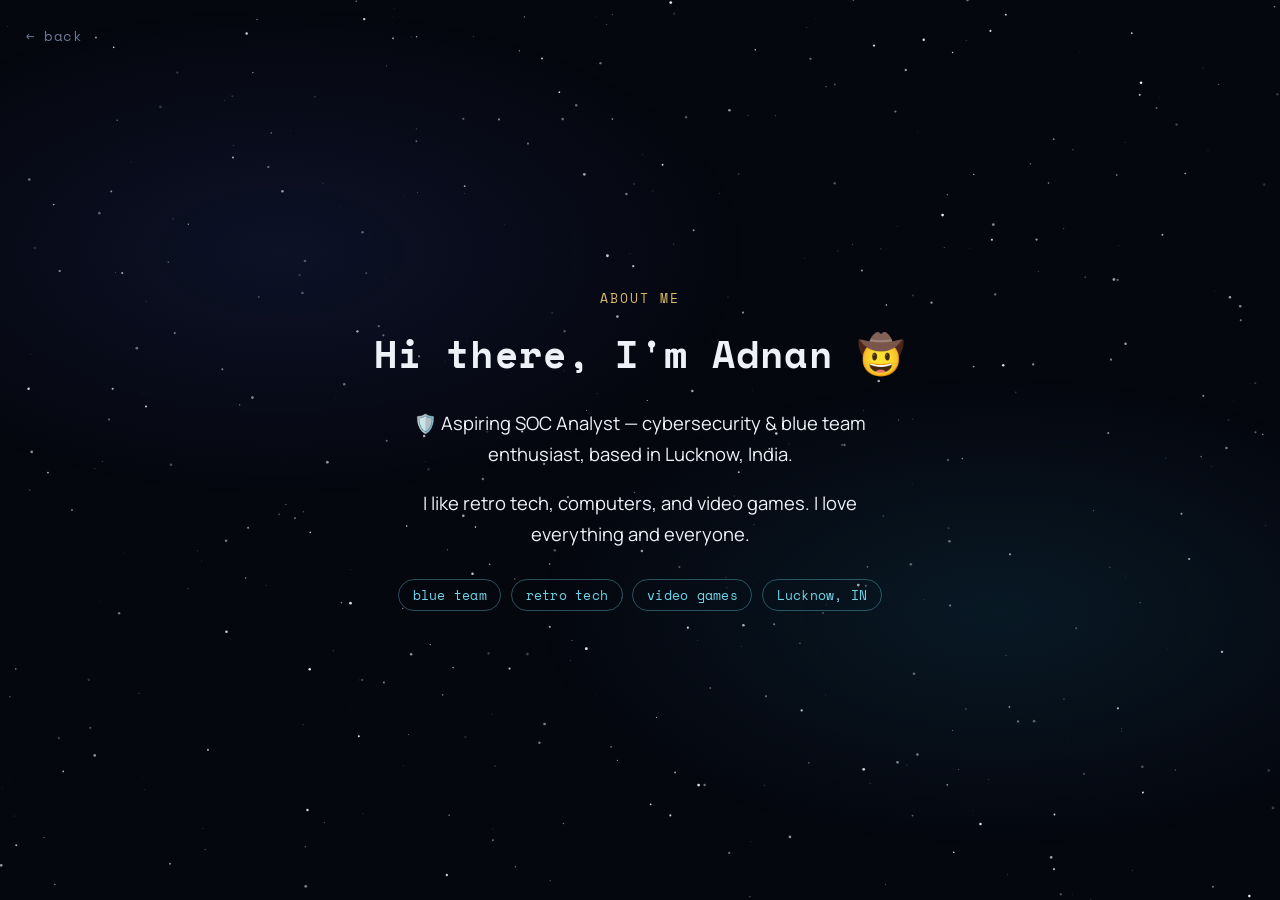
==== about.html @ a406e15e "Add files via upload" ====
<!DOCTYPE html>
<html lang="en">
<head>
<meta charset="UTF-8">
<meta name="viewport" content="width=device-width, initial-scale=1.0">
<title>About — Adnan Khan</title>
<link rel="preconnect" href="https://fonts.googleapis.com">
<link href="https://fonts.googleapis.com/css2?family=Space+Mono:wght@400;700&family=Manrope:wght@400;500;600&display=swap" rel="stylesheet">
<link rel="stylesheet" href="style.css">
</head>
<body>

<canvas id="stars"></canvas>
<div class="nebula"></div>

<a class="back-link" href="index.html">&larr; back</a>

<main class="subpage">
  <div class="eyebrow">about me</div>
  <h1>Hi there, I'm Adnan 🤠</h1>

  <p class="lede">🛡️ Aspiring SOC Analyst — cybersecurity &amp; blue team enthusiast, based in Lucknow, India.</p>
  <p class="lede">I like retro tech, computers, and video games. I love everything and everyone.</p>

  <div class="tag-row">
    <span class="tag">blue team</span>
    <span class="tag">retro tech</span>
    <span class="tag">video games</span>
    <span class="tag">Lucknow, IN</span>
  </div>
</main>

<script src="stars.js"></script>
</body>
</html>
---- style.css ----
:root{
  --void: #05070f;
  --cyan: #6fd6e8;
  --gold: #d9b869;
  --text: #eef1f8;
  --dim: #6c7793;
}

*{ box-sizing: border-box; }

html, body{
  margin: 0;
  padding: 0;
  min-height: 100%;
  background: var(--void);
  color: var(--text);
  font-family: 'Manrope', sans-serif;
}

body{ overflow-x: hidden; }
body.no-scroll{ overflow: hidden; height: 100%; }

canvas#stars{
  position: fixed;
  inset: 0;
  width: 100%;
  height: 100%;
  z-index: 0;
  display: block;
}

.nebula{
  position: fixed;
  inset: 0;
  z-index: 0;
  pointer-events: none;
  background:
    radial-gradient(ellipse 60% 45% at 22% 28%, rgba(19,27,58,0.55), transparent 60%),
    radial-gradient(ellipse 55% 40% at 78% 68%, rgba(12,43,58,0.5), transparent 65%);
}

a{ color: inherit; }

/* ---------- Home page ---------- */

main.home{
  position: relative;
  z-index: 2;
  height: 100dvh;
  display: flex;
  flex-direction: column;
  align-items: center;
  justify-content: center;
  gap: clamp(2.2rem, 6vh, 3.6rem);
  text-align: center;
  padding: 2rem;
}

.name{
  font-family: 'Space Mono', monospace;
  font-weight: 700;
  font-size: clamp(1.4rem, 4.4vw, 2.6rem);
  letter-spacing: 0.06em;
  color: var(--text);
  user-select: none;
}
.name .bracket{
  color: var(--gold);
  transition: transform .35s ease, text-shadow .35s ease;
  display: inline-block;
}
.name:hover .bracket{
  text-shadow: 0 0 14px rgba(217,184,105,0.55);
}
.name:hover .bracket.left{ transform: translateX(-4px); }
.name:hover .bracket.right{ transform: translateX(4px); }

.pfp-wrap{
  position: relative;
  width: clamp(150px, 24vw, 220px);
  height: clamp(150px, 24vw, 220px);
}

.pfp-glow{
  position: absolute;
  inset: -18%;
  border-radius: 50%;
  background: radial-gradient(circle, rgba(111,214,232,0.35), rgba(111,214,232,0) 70%);
  animation: pulse 4.5s ease-in-out infinite;
}

@keyframes pulse{
  0%, 100% { transform: scale(1); opacity: 0.85; }
  50% { transform: scale(1.08); opacity: 1; }
}

.pfp{
  position: relative;
  width: 100%;
  height: 100%;
  border-radius: 50%;
  overflow: hidden;
  border: 1px solid rgba(111,214,232,0.4);
  box-shadow: 0 0 0 6px rgba(5,7,15,0.9), 0 0 40px rgba(111,214,232,0.25);
}

.pfp img{
  width: 100%;
  height: 100%;
  object-fit: cover;
  display: block;
}

nav.main-nav{
  display: flex;
  align-items: center;
  gap: clamp(0.6rem, 2vw, 1.1rem);
  font-size: clamp(0.85rem, 1.6vw, 1rem);
  letter-spacing: 0.03em;
}

nav.main-nav a{
  text-decoration: none;
  position: relative;
  padding-bottom: 4px;
}

nav.main-nav a::after{
  content: '';
  position: absolute;
  left: 0;
  bottom: 0;
  width: 100%;
  height: 1px;
  background: var(--cyan);
  transform: scaleX(0);
  transform-origin: left;
  transition: transform .3s ease;
}

nav.main-nav a:hover{ color: var(--cyan); }
nav.main-nav a:hover::after{ transform: scaleX(1); }
nav.main-nav .div{ color: var(--dim); }

/* ---------- Sub pages (about / contact) ---------- */

main.subpage{
  position: relative;
  z-index: 2;
  min-height: 100dvh;
  display: flex;
  flex-direction: column;
  align-items: center;
  justify-content: center;
  padding: 3rem 1.5rem;
  text-align: center;
}

.back-link{
  position: fixed;
  top: 1.6rem;
  left: 1.6rem;
  z-index: 3;
  font-family: 'Space Mono', monospace;
  font-size: 0.85rem;
  text-decoration: none;
  color: var(--dim);
  letter-spacing: 0.03em;
  transition: color .25s ease;
}
.back-link:hover{ color: var(--cyan); }

.eyebrow{
  font-family: 'Space Mono', monospace;
  color: var(--gold);
  letter-spacing: 0.15em;
  font-size: 0.8rem;
  text-transform: uppercase;
  margin-bottom: 1.1rem;
}

.subpage h1{
  font-family: 'Space Mono', monospace;
  font-weight: 700;
  font-size: clamp(1.6rem, 5vw, 2.4rem);
  margin: 0 0 1.6rem;
  letter-spacing: 0.03em;
}

.subpage p.lede{
  max-width: 42ch;
  line-height: 1.7;
  font-size: clamp(1rem, 2vw, 1.15rem);
  color: var(--text);
  margin: 0 auto;
}

.subpage p.lede + p.lede{ margin-top: 1.1rem; }

.tag-row{
  display: flex;
  flex-wrap: wrap;
  gap: 0.6rem;
  justify-content: center;
  margin-top: 1.8rem;
}

.tag{
  font-family: 'Space Mono', monospace;
  font-size: 0.8rem;
  color: var(--cyan);
  border: 1px solid rgba(111,214,232,0.35);
  border-radius: 999px;
  padding: 0.35rem 0.85rem;
  letter-spacing: 0.02em;
}

/* contact list */

.contact-list{
  display: flex;
  flex-direction: column;
  gap: 1rem;
  margin-top: 2.2rem;
  width: 100%;
  max-width: 360px;
}

.contact-item{
  display: flex;
  align-items: center;
  gap: 0.9rem;
  padding: 0.9rem 1.1rem;
  border: 1px solid rgba(111,214,232,0.22);
  border-radius: 12px;
  text-decoration: none;
  color: var(--text);
  background: rgba(111,214,232,0.03);
  transition: border-color .25s ease, background .25s ease, transform .25s ease;
  text-align: left;
}

.contact-item:hover{
  border-color: rgba(111,214,232,0.55);
  background: rgba(111,214,232,0.07);
  transform: translateY(-2px);
}

.contact-icon{
  width: 20px;
  height: 20px;
  flex-shrink: 0;
  color: var(--cyan);
}

.contact-text{ display: flex; flex-direction: column; gap: 0.1rem; }
.contact-label{
  font-family: 'Space Mono', monospace;
  font-size: 0.7rem;
  color: var(--dim);
  text-transform: uppercase;
  letter-spacing: 0.08em;
}
.contact-value{ font-size: 0.95rem; }

@media (prefers-reduced-motion: reduce){
  .pfp-glow{ animation: none; }
}
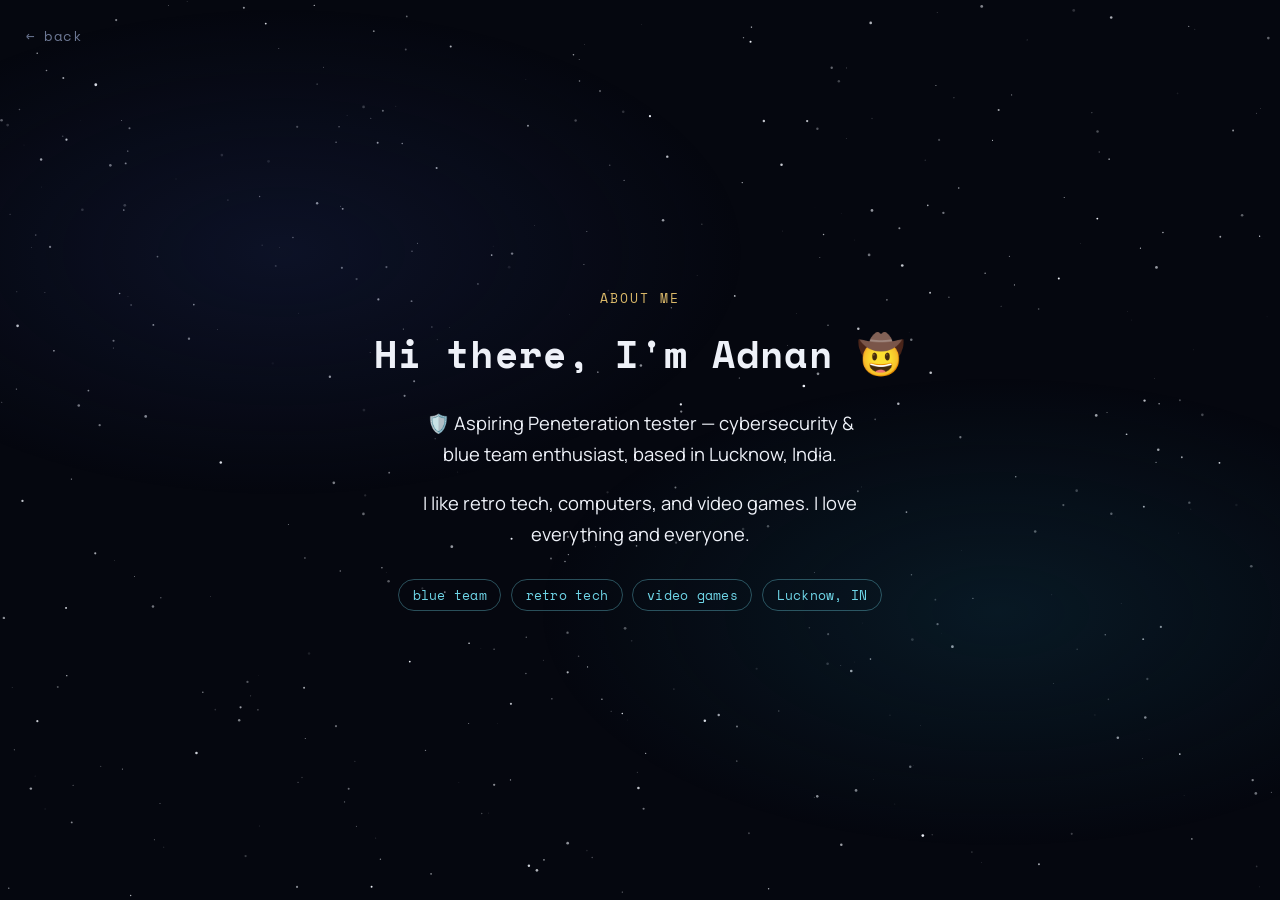
==== commit a51043ec: "Update about.html" ====
--- a/about.html
+++ b/about.html
@@ -19,7 +19,7 @@
   <div class="eyebrow">about me</div>
   <h1>Hi there, I'm Adnan 🤠</h1>
 
-  <p class="lede">🛡️ Aspiring SOC Analyst — cybersecurity &amp; blue team enthusiast, based in Lucknow, India.</p>
+  <p class="lede">🛡️ Aspiring Peneteration tester — cybersecurity &amp; blue team enthusiast, based in Lucknow, India.</p>
   <p class="lede">I like retro tech, computers, and video games. I love everything and everyone.</p>
 
   <div class="tag-row">
